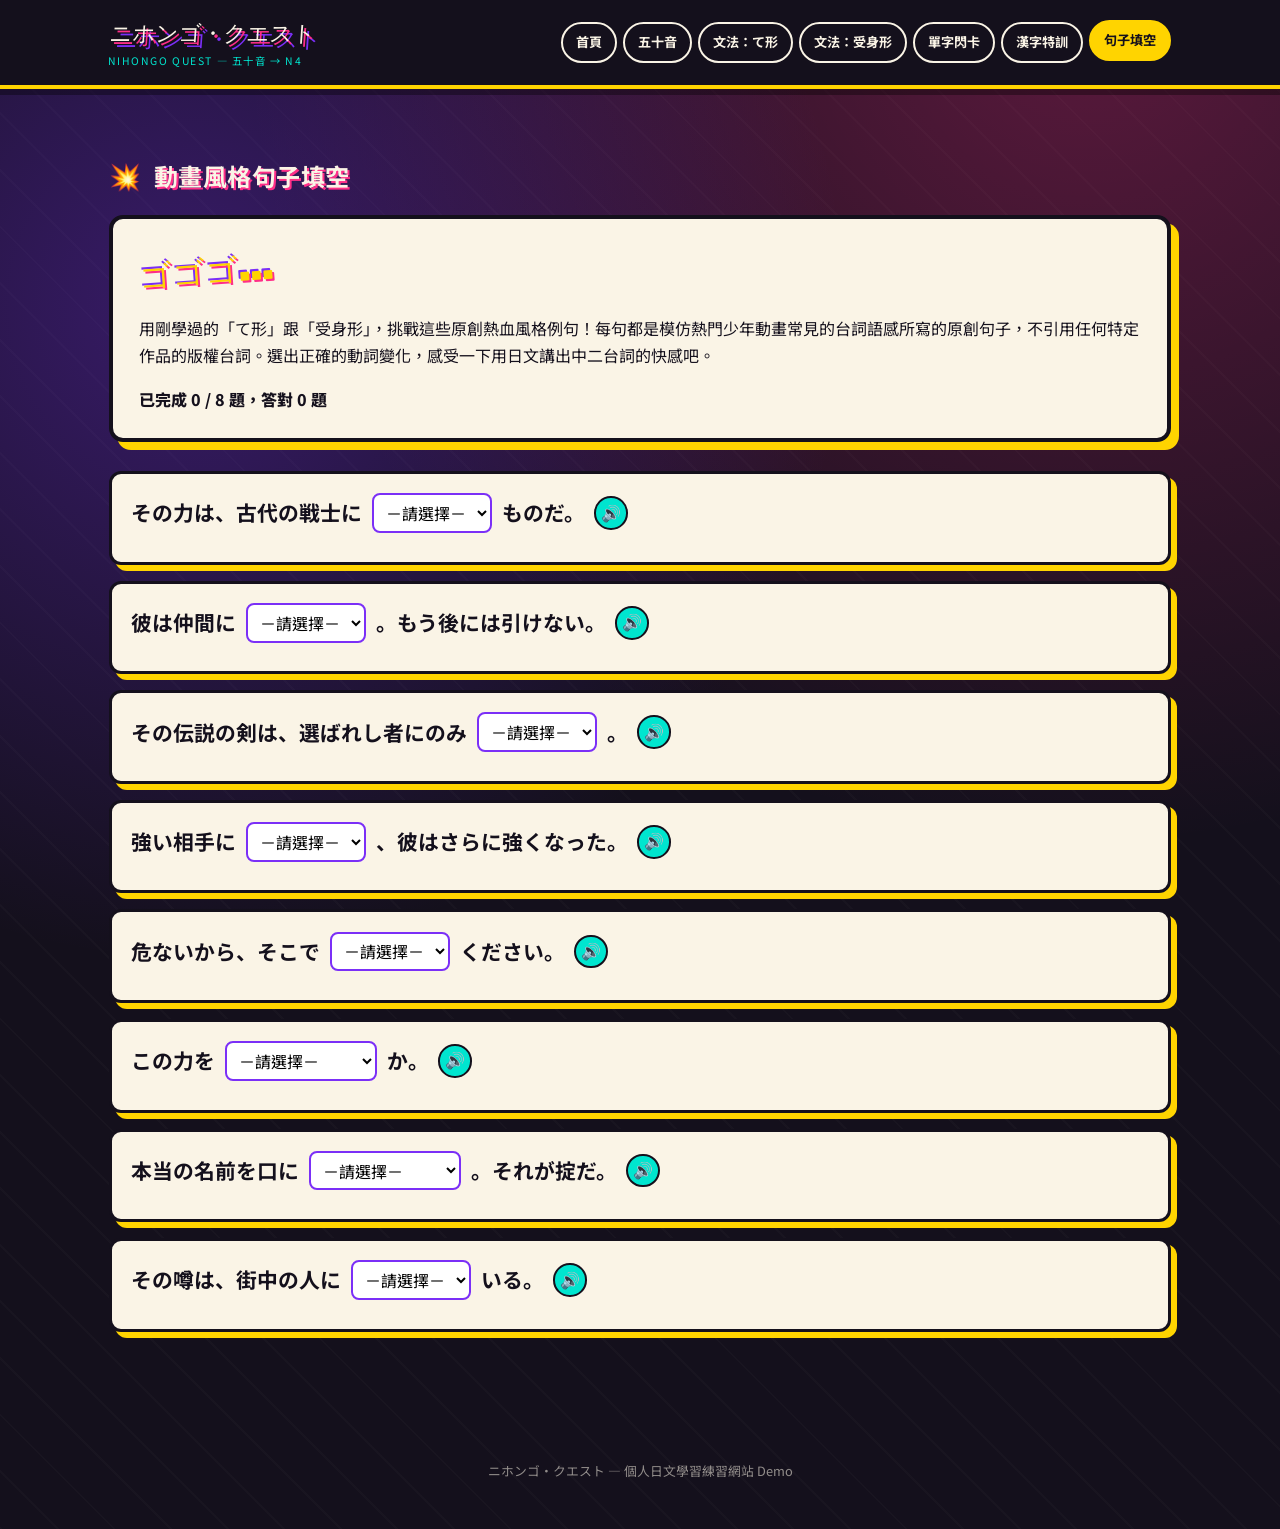
==== anime-fill.html @ 9648b12a "新增日文學習互動網站 Demo（五十音→N4，JoJo風格漫畫UI） - 五十音表：清音／濁音／半濁音／拗音，點擊發音＋隨機測驗 - 文法課：て形（N5銜接）與受身形（N4），含規則說明、例句朗讀、測" ====
<!DOCTYPE html>
<html lang="zh-Hant">
<head>
<meta charset="UTF-8" />
<meta name="viewport" content="width=device-width, initial-scale=1.0" />
<title>動畫句子填空｜ニホンゴ・クエスト</title>
<link rel="preconnect" href="https://fonts.googleapis.com">
<link href="https://fonts.googleapis.com/css2?family=Bungee&family=Noto+Sans+JP:wght@400;500;700;900&family=Noto+Sans+TC:wght@400;500;700;900&display=swap" rel="stylesheet">
<link rel="stylesheet" href="css/style.css" />
</head>
<body>
<header class="site-header">
  <div class="header-inner">
    <a class="brand" href="index.html">
      <span class="title">ニホンゴ・クエスト</span>
      <span class="subtitle">NIHONGO QUEST — 五十音 → N4</span>
    </a>
    <nav class="main-nav">
      <a href="index.html">首頁</a>
      <a href="gojuon.html">五十音</a>
      <a href="lesson-te-form.html">文法：て形</a>
      <a href="lesson-passive.html">文法：受身形</a>
      <a href="vocab.html">單字閃卡</a>
      <a href="kanji.html">漢字特訓</a>
      <a href="anime-fill.html" aria-current="page">句子填空</a>
    </nav>
  </div>
</header>

<main>
  <div class="section-title">
    <span class="bolt">💥</span>
    <h2>動畫風格句子填空</h2>
  </div>

  <div class="panel accent-gold">
    <span class="sfx">ゴゴゴ…</span>
    <p>用剛學過的「て形」跟「受身形」，挑戰這些原創熱血風格例句！每句都是模仿熱門少年動畫常見的台詞語感所寫的原創句子，不引用任何特定作品的版權台詞。選出正確的動詞變化，感受一下用日文講出中二台詞的快感吧。</p>
    <p id="anime-fill-summary" style="font-weight:800; margin-bottom:0;">讀取中…</p>
  </div>

  <div id="anime-fill-list"></div>
</main>

<footer class="site-footer">
  ニホンゴ・クエスト — 個人日文學習練習網站 Demo
</footer>

<script src="js/storage.js"></script>
<script src="js/tts.js"></script>
<script src="js/data/sentences-data.js"></script>
<script src="js/anime-fill.js"></script>
</body>
</html>
---- css/style.css ----
/* ==========================================================================
   ニホンゴ・クエスト — Nihongo Quest
   誇張漫畫風格樣式表（原創設計，非引用任何特定作品之角色／商標）
   ========================================================================== */

:root {
  --pink: #ff2e88;
  --purple: #7b2ff7;
  --gold: #ffd400;
  --teal: #00e5cf;
  --ink: #14101c;
  --ink-soft: #211a2e;
  --paper: #faf4e6;
  --paper-dim: #ece2cb;
  --danger: #ff4757;
  --success: #2ed17a;
  --border-w: 4px;
}

* { box-sizing: border-box; }

html { scroll-behavior: smooth; }

body {
  margin: 0;
  background: var(--ink);
  background-image:
    radial-gradient(circle at 15% 20%, rgba(123, 47, 247, 0.35), transparent 40%),
    radial-gradient(circle at 85% 0%, rgba(255, 46, 136, 0.30), transparent 45%),
    repeating-linear-gradient(45deg, rgba(255,255,255,0.02) 0 2px, transparent 2px 40px);
  color: var(--paper);
  font-family: "Noto Sans TC", "Noto Sans JP", sans-serif;
  line-height: 1.7;
  min-height: 100vh;
}

.jp {
  font-family: "Noto Sans JP", "Noto Sans TC", sans-serif;
}

h1, h2, h3, .display {
  font-family: "Bungee", "Noto Sans TC", sans-serif;
  letter-spacing: 0.02em;
  line-height: 1.3;
}

ruby rt {
  font-family: "Noto Sans JP", sans-serif;
  font-size: 0.55em;
  color: var(--purple);
}

a { color: inherit; }

/* ---------- Layout shell ---------- */
.site-header {
  position: sticky;
  top: 0;
  z-index: 50;
  background: var(--ink);
  border-bottom: var(--border-w) solid var(--gold);
  box-shadow: 0 6px 0 rgba(0,0,0,0.35);
}

.header-inner {
  max-width: 1100px;
  margin: 0 auto;
  padding: 0.9rem 1.2rem;
  display: flex;
  align-items: center;
  justify-content: space-between;
  gap: 1rem;
  flex-wrap: wrap;
}

.brand {
  display: flex;
  flex-direction: column;
  text-decoration: none;
  transform: skewX(-4deg);
}

.brand .title {
  font-family: "Bungee", sans-serif;
  font-size: 1.4rem;
  color: var(--paper);
  text-shadow: 3px 3px 0 var(--pink), 6px 6px 0 var(--purple);
}

.brand .subtitle {
  font-size: 0.65rem;
  letter-spacing: 0.15em;
  color: var(--teal);
  transform: skewX(4deg);
}

.main-nav {
  display: flex;
  flex-wrap: wrap;
  gap: 0.4rem;
}

.main-nav a {
  text-decoration: none;
  font-weight: 700;
  font-size: 0.82rem;
  padding: 0.45rem 0.8rem;
  border: 2px solid var(--paper);
  border-radius: 999px;
  color: var(--paper);
  transition: all 0.15s ease;
  white-space: nowrap;
}

.main-nav a:hover,
.main-nav a[aria-current="page"] {
  background: var(--gold);
  color: var(--ink);
  border-color: var(--gold);
  transform: translateY(-2px);
}

main {
  max-width: 1100px;
  margin: 0 auto;
  padding: 2rem 1.2rem 5rem;
}

.site-footer {
  text-align: center;
  padding: 2rem 1rem 3rem;
  color: rgba(250, 244, 230, 0.55);
  font-size: 0.8rem;
}

/* ---------- Hero ---------- */
.hero {
  position: relative;
  padding: 3.2rem 1.5rem;
  margin-bottom: 2.5rem;
  border: var(--border-w) solid var(--paper);
  border-radius: 18px;
  background:
    conic-gradient(from 45deg at 50% 50%, rgba(255,255,255,0.05) 0 10deg, transparent 10deg 20deg) ,
    linear-gradient(135deg, var(--purple), var(--pink) 55%, var(--gold));
  overflow: hidden;
  text-align: center;
  box-shadow: 10px 10px 0 rgba(0,0,0,0.4);
}

.hero .impact-text {
  position: absolute;
  font-family: "Bungee", sans-serif;
  color: rgba(255,255,255,0.18);
  font-size: 6rem;
  top: -0.5rem;
  left: -1rem;
  transform: rotate(-8deg);
  pointer-events: none;
  user-select: none;
}

.hero h1 {
  font-size: clamp(1.8rem, 5vw, 3rem);
  margin: 0 0 0.6rem;
  color: var(--ink);
  text-shadow: 2px 2px 0 var(--paper);
}

.hero p {
  font-size: 1.05rem;
  color: var(--ink);
  max-width: 640px;
  margin: 0 auto;
  font-weight: 600;
}

.hero .cta-row {
  margin-top: 1.6rem;
  display: flex;
  justify-content: center;
  gap: 0.8rem;
  flex-wrap: wrap;
}

/* ---------- Panels (manga panel look) ---------- */
.panel {
  background: var(--paper);
  color: var(--ink);
  border: var(--border-w) solid var(--ink);
  border-radius: 14px;
  padding: 1.6rem;
  margin-bottom: 1.8rem;
  box-shadow: 8px 8px 0 var(--purple);
}

.panel.accent-pink { box-shadow: 8px 8px 0 var(--pink); }
.panel.accent-teal { box-shadow: 8px 8px 0 var(--teal); }
.panel.accent-gold { box-shadow: 8px 8px 0 var(--gold); }

.panel h2 {
  margin-top: 0;
  font-size: 1.4rem;
  display: flex;
  align-items: center;
  gap: 0.5rem;
}

.panel h2 .tag {
  font-family: "Noto Sans TC", sans-serif;
  font-size: 0.65rem;
  background: var(--ink);
  color: var(--gold);
  padding: 0.2rem 0.55rem;
  border-radius: 6px;
  letter-spacing: 0.05em;
}

.section-title {
  display: flex;
  align-items: center;
  gap: 0.8rem;
  margin: 2.2rem 0 1rem;
}

.section-title .bolt {
  font-family: "Bungee", sans-serif;
  color: var(--gold);
  font-size: 1.6rem;
}

.section-title h2 {
  margin: 0;
  color: var(--paper);
  text-shadow: 2px 2px 0 var(--pink);
}

.stripe-divider {
  height: 10px;
  margin: 2rem 0;
  background: repeating-linear-gradient(-45deg, var(--gold) 0 14px, var(--ink) 14px 28px);
  border-radius: 6px;
}

/* ---------- Cards / grids ---------- */
.card-grid {
  display: grid;
  grid-template-columns: repeat(auto-fill, minmax(180px, 1fr));
  gap: 0.8rem;
}

.unit-card {
  display: flex;
  flex-direction: column;
  gap: 0.5rem;
  text-decoration: none;
  background: var(--paper);
  color: var(--ink);
  border: 3px solid var(--ink);
  border-radius: 12px;
  padding: 1.1rem;
  box-shadow: 6px 6px 0 var(--purple);
  transition: transform 0.15s ease, box-shadow 0.15s ease;
}

.unit-card:nth-child(2n) { box-shadow: 6px 6px 0 var(--pink); }
.unit-card:nth-child(3n) { box-shadow: 6px 6px 0 var(--teal); }
.unit-card:nth-child(4n) { box-shadow: 6px 6px 0 var(--gold); }

.unit-card:hover {
  transform: translate(-3px, -3px);
  box-shadow: 10px 10px 0 var(--ink);
}

.unit-card .icon { font-size: 1.8rem; }
.unit-card .name { font-weight: 900; font-size: 1.05rem; }
.unit-card .desc { font-size: 0.8rem; opacity: 0.75; }
.unit-card .progress-label { font-size: 0.72rem; font-weight: 700; color: var(--purple); }

/* ---------- Buttons ---------- */
.btn {
  display: inline-flex;
  align-items: center;
  gap: 0.4rem;
  font-family: "Noto Sans TC", sans-serif;
  font-weight: 800;
  font-size: 0.9rem;
  padding: 0.65rem 1.3rem;
  border: 3px solid var(--ink);
  border-radius: 10px;
  background: var(--gold);
  color: var(--ink);
  cursor: pointer;
  text-decoration: none;
  box-shadow: 4px 4px 0 var(--ink);
  transition: transform 0.12s ease, box-shadow 0.12s ease;
}

.btn:hover { transform: translate(-2px, -2px); box-shadow: 6px 6px 0 var(--ink); }
.btn:active { transform: translate(1px, 1px); box-shadow: 2px 2px 0 var(--ink); }

.btn.secondary { background: var(--paper); }
.btn.pink { background: var(--pink); color: var(--paper); }
.btn.teal { background: var(--teal); }
.btn.purple { background: var(--purple); color: var(--paper); }
.btn.ghost { background: transparent; color: var(--paper); border-color: var(--paper); box-shadow: 4px 4px 0 rgba(255,255,255,0.25); }
.btn:disabled { opacity: 0.4; cursor: not-allowed; box-shadow: none; transform: none; }

.btn-row { display: flex; gap: 0.6rem; flex-wrap: wrap; margin-top: 1rem; }

.speak-btn {
  border: 2px solid var(--ink);
  background: var(--teal);
  border-radius: 50%;
  width: 2.1rem;
  height: 2.1rem;
  display: inline-flex;
  align-items: center;
  justify-content: center;
  cursor: pointer;
  font-size: 1rem;
  flex-shrink: 0;
}
.speak-btn:hover { background: var(--gold); }

/* ---------- Progress bars ---------- */
.progress-bar {
  height: 14px;
  background: var(--ink-soft);
  border: 2px solid var(--ink);
  border-radius: 999px;
  overflow: hidden;
}
.progress-bar > span {
  display: block;
  height: 100%;
  background: linear-gradient(90deg, var(--pink), var(--gold));
}

/* ---------- Gojuon table ---------- */
.gojuon-tools {
  display: flex;
  gap: 0.5rem;
  flex-wrap: wrap;
  margin-bottom: 1.2rem;
}

.gojuon-grid {
  display: grid;
  grid-template-columns: repeat(5, 1fr);
  gap: 0.5rem;
}

.kana-cell {
  border: 3px solid var(--ink);
  border-radius: 10px;
  background: var(--paper);
  color: var(--ink);
  padding: 0.5rem 0.3rem;
  text-align: center;
  cursor: pointer;
  transition: transform 0.1s ease;
}
.kana-cell:hover { transform: scale(1.06); background: var(--gold); }
.kana-cell .kana { font-size: 1.5rem; font-weight: 700; display: block; }
.kana-cell .kata { font-size: 0.85rem; opacity: 0.6; display: block; }
.kana-cell .romaji { font-size: 0.72rem; letter-spacing: 0.03em; color: var(--purple); display: block; }
.kana-cell.empty { visibility: hidden; }

/* ---------- Flashcards ---------- */
.flash-stage {
  display: flex;
  flex-direction: column;
  align-items: center;
  gap: 1.2rem;
}

.flashcard {
  width: 100%;
  max-width: 420px;
  min-height: 220px;
  perspective: 1200px;
  cursor: pointer;
}

.flashcard-inner {
  position: relative;
  width: 100%;
  height: 220px;
  transition: transform 0.5s;
  transform-style: preserve-3d;
}

.flashcard.flipped .flashcard-inner { transform: rotateY(180deg); }

.flashcard-face {
  position: absolute;
  inset: 0;
  backface-visibility: hidden;
  border: var(--border-w) solid var(--ink);
  border-radius: 16px;
  display: flex;
  flex-direction: column;
  align-items: center;
  justify-content: center;
  padding: 1rem;
  text-align: center;
  gap: 0.5rem;
}

.flashcard-face.front { background: var(--paper); color: var(--ink); box-shadow: 8px 8px 0 var(--purple); }
.flashcard-face.back {
  background: var(--ink);
  color: var(--paper);
  transform: rotateY(180deg);
  box-shadow: 8px 8px 0 var(--pink);
}

.flashcard-face .kanji-word { font-size: 2.4rem; font-weight: 700; }
.flashcard-face .kana-word { font-size: 1rem; color: var(--purple); }
.flashcard-face .meaning { font-size: 1.3rem; font-weight: 700; }
.flashcard-face .example { font-size: 0.85rem; opacity: 0.85; margin-top: 0.4rem; }

.grade-row {
  display: grid;
  grid-template-columns: repeat(4, 1fr);
  gap: 0.5rem;
  width: 100%;
  max-width: 420px;
}
.grade-row button { font-size: 0.78rem; padding: 0.6rem 0.3rem; }

.deck-status {
  display: flex;
  gap: 1rem;
  flex-wrap: wrap;
  font-size: 0.85rem;
}
.deck-status .stat { background: var(--ink-soft); border: 2px solid var(--paper); border-radius: 8px; padding: 0.4rem 0.8rem; }
.deck-status .stat b { color: var(--gold); }

/* ---------- Quiz ---------- */
.quiz-question {
  font-size: 1.1rem;
  font-weight: 700;
  margin-bottom: 1rem;
}
.quiz-options {
  display: grid;
  gap: 0.6rem;
}
.quiz-option {
  text-align: left;
  padding: 0.8rem 1rem;
  border: 3px solid var(--ink);
  border-radius: 10px;
  background: var(--paper);
  color: var(--ink);
  cursor: pointer;
  font-size: 0.95rem;
  font-weight: 600;
}
.quiz-option:hover { background: #fff; }
.quiz-option.correct { background: var(--success); color: var(--ink); }
.quiz-option.incorrect { background: var(--danger); color: #fff; }
.quiz-option:disabled { cursor: not-allowed; }

.quiz-feedback { margin-top: 1rem; font-weight: 700; min-height: 1.4rem; }
.quiz-feedback.correct { color: #157a45; }
.quiz-feedback.incorrect { color: #b0202f; }

.quiz-progress { font-size: 0.8rem; opacity: 0.65; margin-bottom: 0.5rem; }

/* ---------- Kanji cards ---------- */
.kanji-grid {
  display: grid;
  grid-template-columns: repeat(auto-fill, minmax(150px, 1fr));
  gap: 0.8rem;
}

.kanji-tile {
  border: 3px solid var(--ink);
  border-radius: 12px;
  background: var(--paper);
  color: var(--ink);
  padding: 0.8rem;
  cursor: pointer;
  box-shadow: 5px 5px 0 var(--teal);
  min-height: 140px;
  display: flex;
  flex-direction: column;
  align-items: center;
  justify-content: center;
  text-align: center;
  gap: 0.3rem;
}
.kanji-tile .char { font-size: 2.6rem; font-weight: 700; }
.kanji-tile .hint { font-size: 0.7rem; opacity: 0.6; }
.kanji-tile.revealed .detail { display: flex; }
.kanji-tile .detail { display: none; flex-direction: column; gap: 0.15rem; font-size: 0.78rem; }
.kanji-tile .detail .readings b { color: var(--purple); }

/* ---------- Cloze / anime sentence unit ---------- */
.sentence-card {
  border: 3px solid var(--ink);
  border-radius: 12px;
  background: var(--paper);
  color: var(--ink);
  padding: 1.2rem;
  margin-bottom: 1rem;
  box-shadow: 6px 6px 0 var(--gold);
}

.sentence-jp {
  font-size: 1.3rem;
  font-weight: 700;
  display: flex;
  align-items: center;
  gap: 0.6rem;
  flex-wrap: wrap;
}

.blank-select {
  font-family: inherit;
  font-size: 1rem;
  padding: 0.3rem 0.5rem;
  border: 2px solid var(--purple);
  border-radius: 8px;
  background: #fff;
}

.sentence-translation { font-size: 0.85rem; opacity: 0.7; margin-top: 0.5rem; }
.sentence-note { font-size: 0.8rem; color: var(--purple); margin-top: 0.4rem; }

.sfx {
  font-family: "Bungee", sans-serif;
  color: var(--gold);
  text-shadow: 2px 2px 0 var(--pink), -2px -2px 0 var(--purple);
  font-size: 2rem;
  display: inline-block;
  transform: rotate(-4deg);
}

/* ---------- Misc ---------- */
.badge {
  display: inline-block;
  font-size: 0.7rem;
  font-weight: 800;
  padding: 0.15rem 0.5rem;
  border-radius: 999px;
  background: var(--teal);
  color: var(--ink);
}

.note-box {
  border-left: 6px solid var(--purple);
  background: rgba(123,47,247,0.08);
  padding: 0.8rem 1rem;
  border-radius: 6px;
  font-size: 0.88rem;
  margin: 1rem 0;
}

table.grammar-table {
  width: 100%;
  border-collapse: collapse;
  margin: 1rem 0;
  font-size: 0.9rem;
}
table.grammar-table th, table.grammar-table td {
  border: 2px solid var(--ink);
  padding: 0.5rem 0.6rem;
  text-align: left;
}
table.grammar-table th { background: var(--ink); color: var(--gold); }

@media (max-width: 640px) {
  .gojuon-grid { grid-template-columns: repeat(5, 1fr); gap: 0.35rem; }
  .kana-cell .kana { font-size: 1.15rem; }
  .header-inner { flex-direction: column; align-items: flex-start; }
}
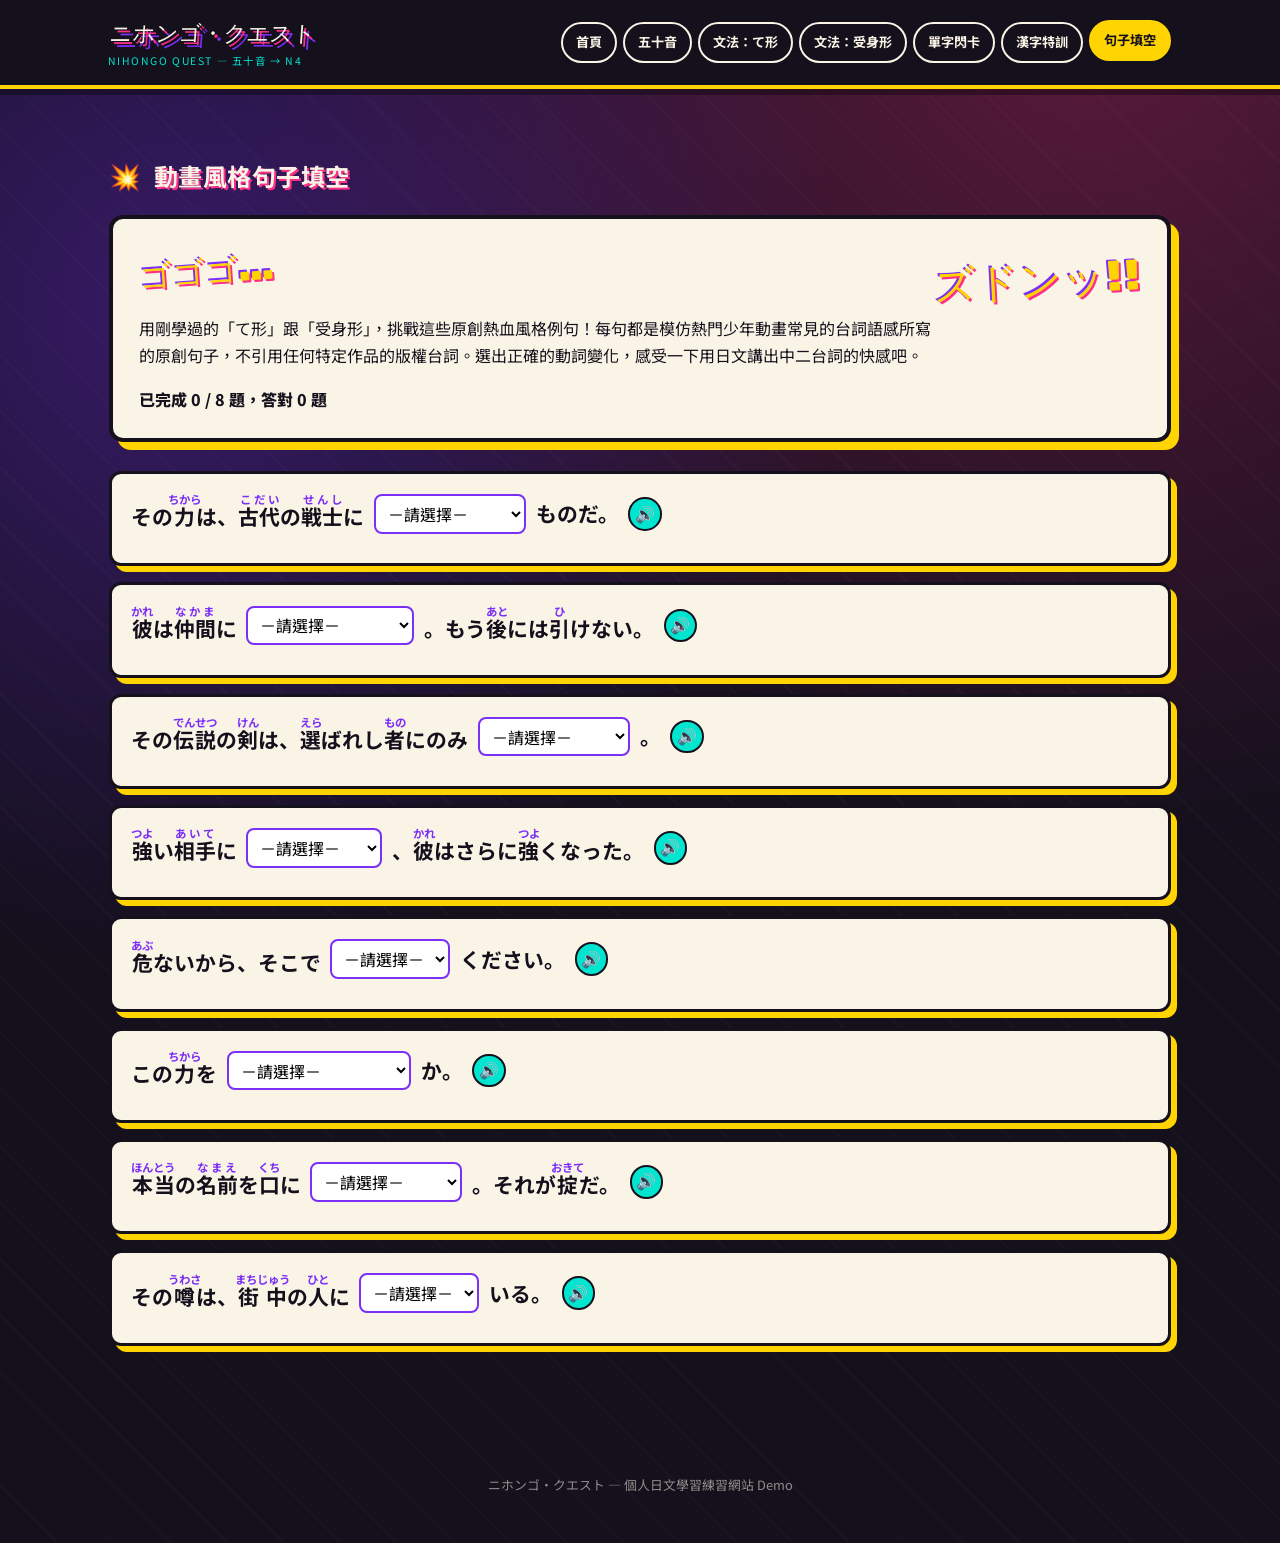
==== commit 5a33e6af: "補上平假名注音並加強誇張狀聲詞風格 - 單字閃卡、漢字例詞、文法例句、動畫填空句子全部加上 <ruby> 平假名注音 - 修正漢字卡片翻面後未顯示例詞列表的問題，補上例詞＋注音 - 語音朗讀功能改為先" ====
--- a/anime-fill.html
+++ b/anime-fill.html
@@ -35,6 +35,7 @@
 
   <div class="panel accent-gold">
     <span class="sfx">ゴゴゴ…</span>
+    <span class="sfx-flourish" style="float:right;">ズドンッ!!</span>
     <p>用剛學過的「て形」跟「受身形」，挑戰這些原創熱血風格例句！每句都是模仿熱門少年動畫常見的台詞語感所寫的原創句子，不引用任何特定作品的版權台詞。選出正確的動詞變化，感受一下用日文講出中二台詞的快感吧。</p>
     <p id="anime-fill-summary" style="font-weight:800; margin-bottom:0;">讀取中…</p>
   </div>
--- a/css/style.css
+++ b/css/style.css
@@ -541,6 +541,46 @@
   transform: rotate(-4deg);
 }
 
+.sfx-flourish {
+  font-family: "Bungee", sans-serif;
+  color: var(--gold);
+  text-shadow: 2px 2px 0 var(--pink), -2px -2px 0 var(--purple);
+  font-size: clamp(1.6rem, 4vw, 2.6rem);
+  display: inline-block;
+  transform: rotate(-3deg);
+  margin: 0 0 0.4rem;
+  user-select: none;
+}
+
+.sfx-inline {
+  font-family: "Bungee", sans-serif;
+  color: var(--gold);
+  text-shadow: 1px 1px 0 var(--pink), -1px -1px 0 var(--purple);
+  font-size: 1.15em;
+  display: inline-block;
+  transform: rotate(-3deg);
+  margin-left: 0.35em;
+}
+
+.sfx-corner {
+  position: absolute;
+  top: -0.6rem;
+  right: -0.4rem;
+  font-family: "Bungee", sans-serif;
+  color: var(--gold);
+  background: var(--ink);
+  text-shadow: 1px 1px 0 var(--pink);
+  font-size: 0.7rem;
+  padding: 0.15rem 0.4rem;
+  border-radius: 6px;
+  border: 2px solid var(--paper);
+  transform: rotate(6deg);
+  pointer-events: none;
+  user-select: none;
+}
+
+.kanji-tile { position: relative; }
+
 /* ---------- Misc ---------- */
 .badge {
   display: inline-block;
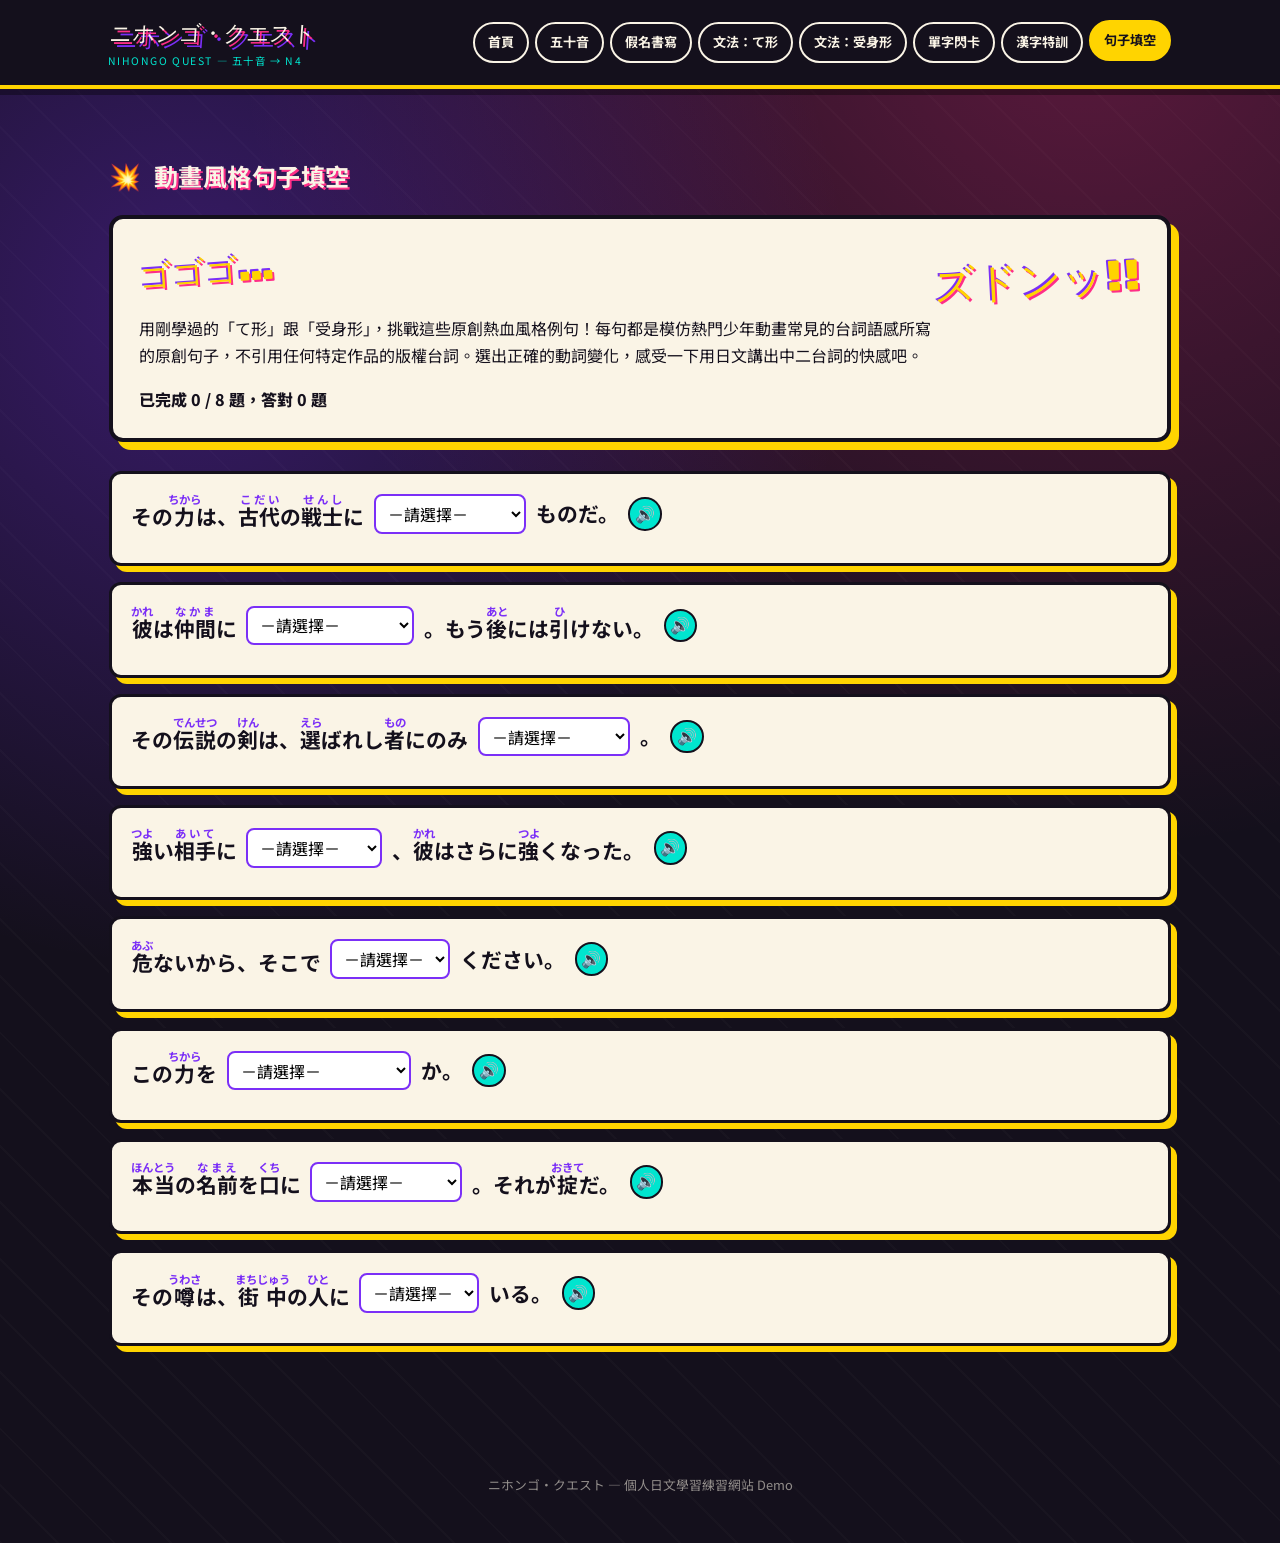
==== commit 7f519fd2: "新增平假名書寫／筆順練習頁面 - 新增 hiragana-practice.html：46 個清音平假名 canvas 描紅練習 - 米字格參考線＋淡色引導字，滑鼠／觸控皆可書寫，可清除重來 - 提供" ====
--- a/anime-fill.html
+++ b/anime-fill.html
@@ -18,6 +18,7 @@
     <nav class="main-nav">
       <a href="index.html">首頁</a>
       <a href="gojuon.html">五十音</a>
+      <a href="hiragana-practice.html">假名書寫</a>
       <a href="lesson-te-form.html">文法：て形</a>
       <a href="lesson-passive.html">文法：受身形</a>
       <a href="vocab.html">單字閃卡</a>
--- a/css/style.css
+++ b/css/style.css
@@ -581,6 +581,82 @@
 
 .kanji-tile { position: relative; }
 
+/* ---------- 平假名書寫練習 ---------- */
+.stroke-practice-layout {
+  display: flex;
+  flex-direction: column;
+  align-items: center;
+  gap: 1rem;
+}
+
+.stroke-canvas-wrap {
+  position: relative;
+  width: min(320px, 90vw);
+  height: min(320px, 90vw);
+  background: var(--paper);
+  border: var(--border-w) solid var(--ink);
+  border-radius: 16px;
+  box-shadow: 8px 8px 0 var(--pink);
+  touch-action: none;
+  overflow: hidden;
+}
+
+.stroke-canvas-wrap canvas {
+  display: block;
+  width: 100%;
+  height: 100%;
+  cursor: crosshair;
+}
+
+.stroke-meta {
+  display: flex;
+  align-items: center;
+  gap: 0.8rem;
+  flex-wrap: wrap;
+  justify-content: center;
+  font-weight: 700;
+}
+
+.stroke-nav-row {
+  display: flex;
+  align-items: center;
+  gap: 0.8rem;
+}
+
+.stroke-nav-row .current-char {
+  font-family: "Noto Sans JP", sans-serif;
+  font-size: 1.6rem;
+  min-width: 3rem;
+  text-align: center;
+}
+
+.hiragana-picker-grid {
+  display: grid;
+  grid-template-columns: repeat(10, 1fr);
+  gap: 0.4rem;
+  max-width: 640px;
+  margin: 0 auto;
+}
+
+.hiragana-picker-grid button {
+  font-family: "Noto Sans JP", sans-serif;
+  font-size: 1.1rem;
+  padding: 0.4rem 0;
+  border: 2px solid var(--ink);
+  border-radius: 8px;
+  background: var(--paper);
+  color: var(--ink);
+  cursor: pointer;
+}
+
+.hiragana-picker-grid button.active {
+  background: var(--gold);
+}
+
+@media (max-width: 640px) {
+  .hiragana-picker-grid { grid-template-columns: repeat(6, 1fr); }
+}
+
 /* ---------- Misc ---------- */
 .badge {
   display: inline-block;
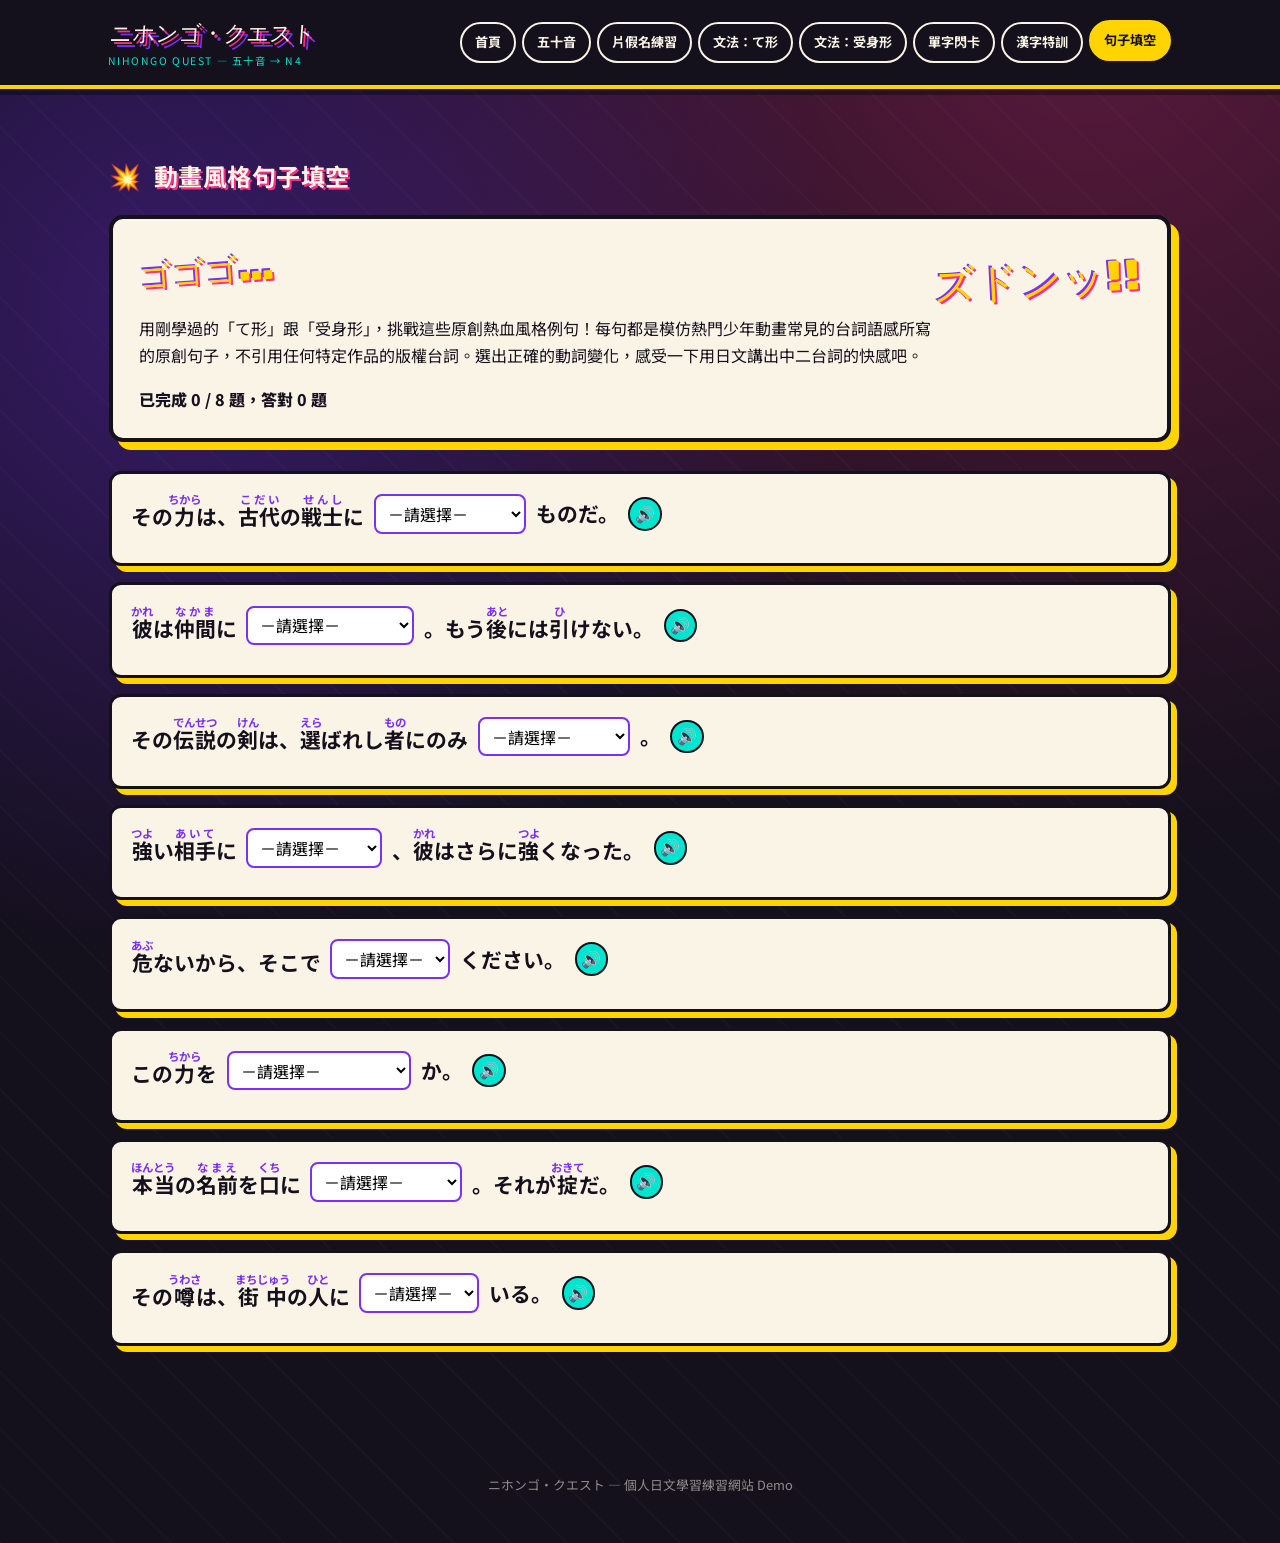
==== commit 1ecffcb8: "把書寫練習改成片假名50音表＋單字練習 - 移除平假名描紅書寫頁面（改變需求，取消此功能） - 新增 katakana.html：片假名50音表（點擊發音＋小測驗）＋ 18 個常用外來語單字閃卡（SR" ====
--- a/anime-fill.html
+++ b/anime-fill.html
@@ -18,7 +18,7 @@
     <nav class="main-nav">
       <a href="index.html">首頁</a>
       <a href="gojuon.html">五十音</a>
-      <a href="hiragana-practice.html">假名書寫</a>
+      <a href="katakana.html">片假名練習</a>
       <a href="lesson-te-form.html">文法：て形</a>
       <a href="lesson-passive.html">文法：受身形</a>
       <a href="vocab.html">單字閃卡</a>
--- a/css/style.css
+++ b/css/style.css
@@ -344,6 +344,18 @@
   flex-wrap: wrap;
   margin-bottom: 1.2rem;
 }
+
+.kana-tab {
+  font-family: "Noto Sans TC", sans-serif;
+  font-weight: 800;
+  padding: 0.5rem 1rem;
+  border: 3px solid var(--ink);
+  border-radius: 10px;
+  background: var(--paper);
+  color: var(--ink);
+  cursor: pointer;
+}
+.kana-tab.active { background: var(--gold); }
 
 .gojuon-grid {
   display: grid;
